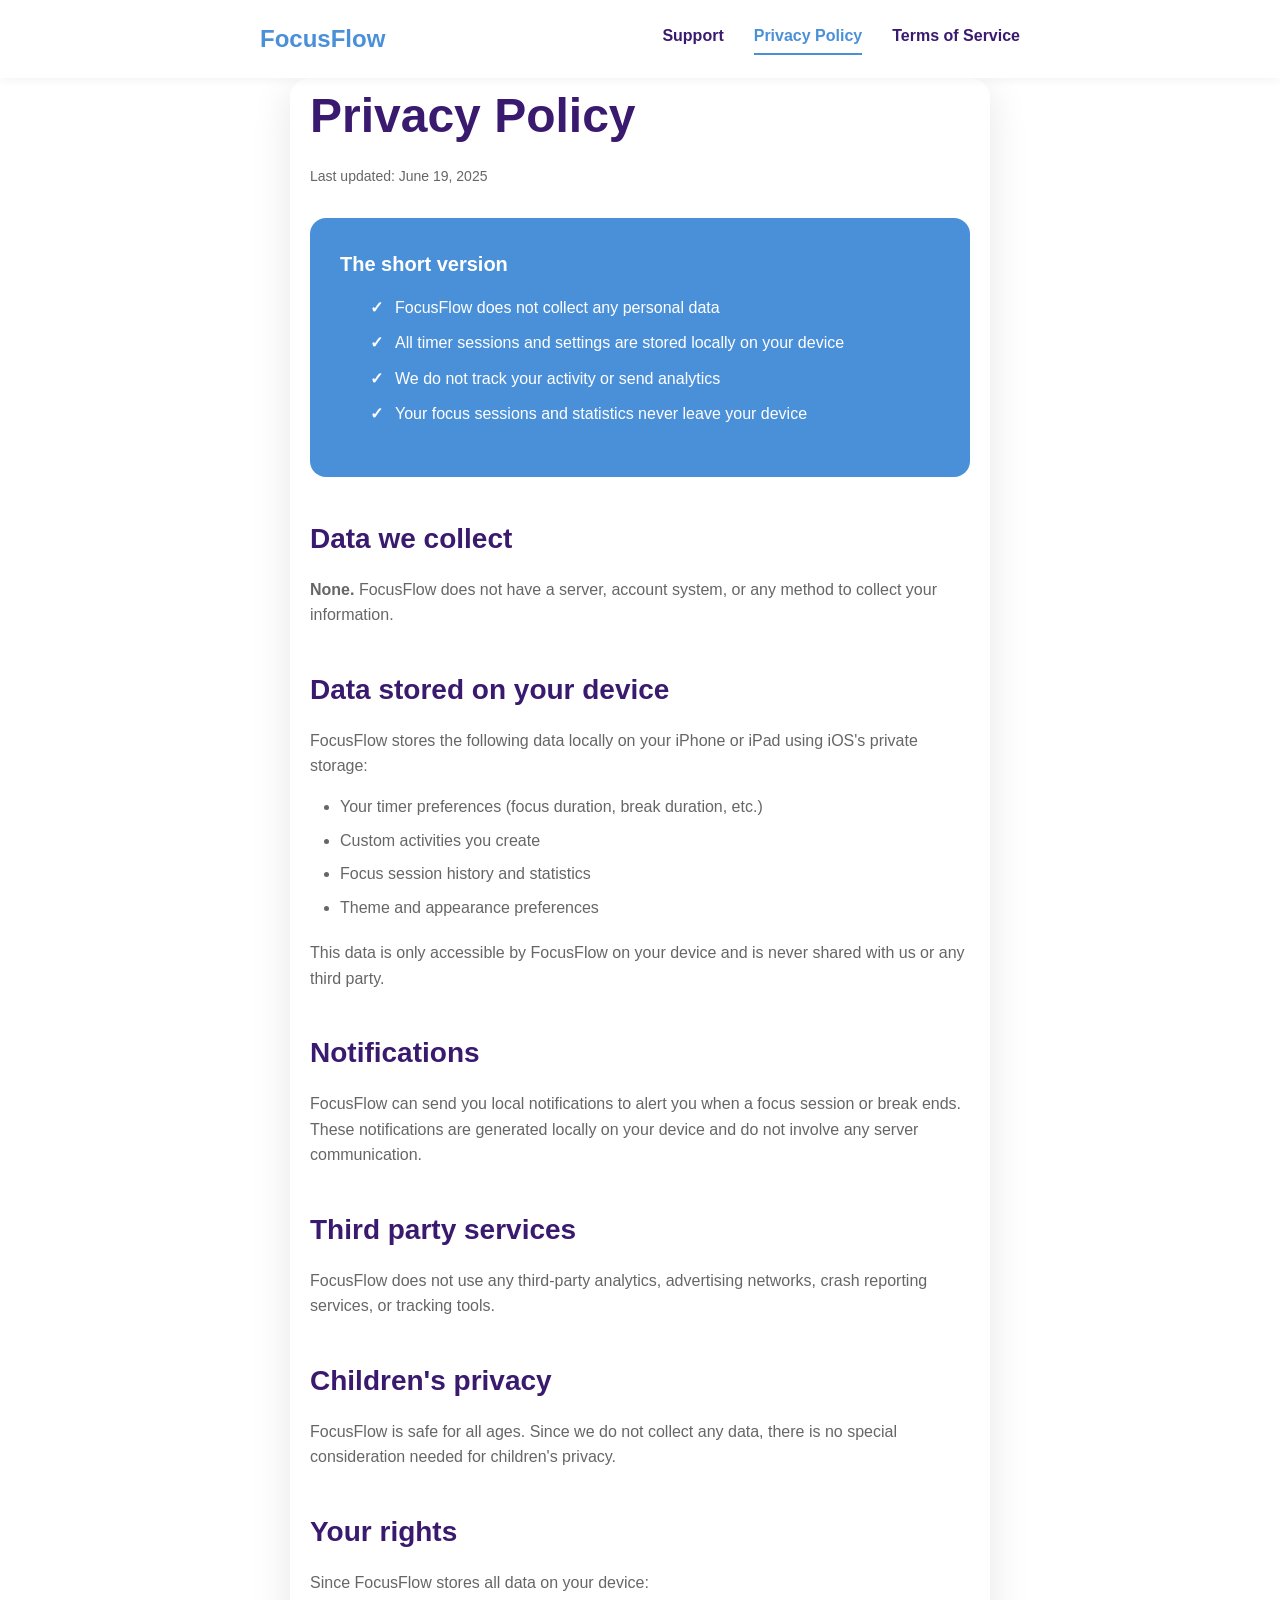
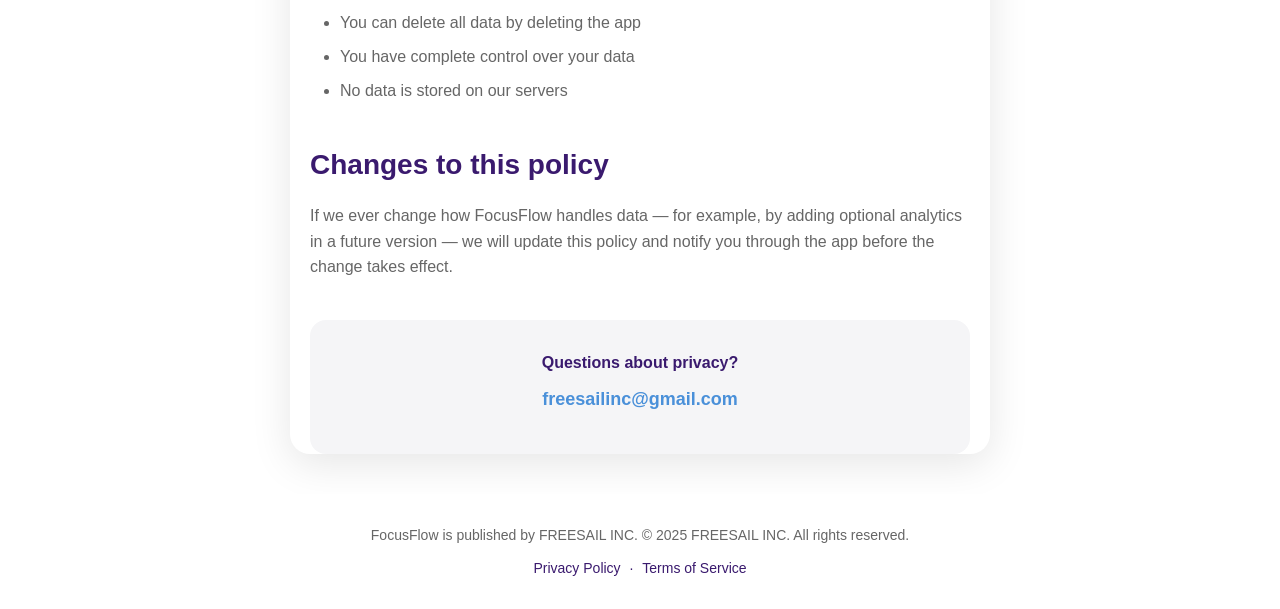
==== docs/privacy.html @ a46d9808 "web v1" ====
<!DOCTYPE html>
<html lang="en">
<head>
    <meta charset="UTF-8">
    <meta name="viewport" content="width=device-width, initial-scale=1.0">
    <title>Privacy Policy - FocusFlow</title>
    <link rel="stylesheet" href="style.css">
</head>
<body>
    <header>
        <div class="container">
            <div class="logo">FocusFlow</div>
            <nav>
                <a href="support.html">Support</a>
                <a href="privacy.html" class="active">Privacy Policy</a>
                <a href="terms.html">Terms of Service</a>
            </nav>
        </div>
    </header>

    <main class="container content">
        <h1>Privacy Policy</h1>
        <p class="last-updated">Last updated: June 19, 2025</p>

        <div class="highlight-box">
            <h3>The short version</h3>
            <ul>
                <li>FocusFlow does not collect any personal data</li>
                <li>All timer sessions and settings are stored locally on your device</li>
                <li>We do not track your activity or send analytics</li>
                <li>Your focus sessions and statistics never leave your device</li>
            </ul>
        </div>

        <h2>Data we collect</h2>
        <p><strong>None.</strong> FocusFlow does not have a server, account system, or any method to collect your information.</p>

        <h2>Data stored on your device</h2>
        <p>FocusFlow stores the following data locally on your iPhone or iPad using iOS's private storage:</p>
        <ul>
            <li>Your timer preferences (focus duration, break duration, etc.)</li>
            <li>Custom activities you create</li>
            <li>Focus session history and statistics</li>
            <li>Theme and appearance preferences</li>
        </ul>
        <p>This data is only accessible by FocusFlow on your device and is never shared with us or any third party.</p>

        <h2>Notifications</h2>
        <p>FocusFlow can send you local notifications to alert you when a focus session or break ends. These notifications are generated locally on your device and do not involve any server communication.</p>

        <h2>Third party services</h2>
        <p>FocusFlow does not use any third-party analytics, advertising networks, crash reporting services, or tracking tools.</p>

        <h2>Children's privacy</h2>
        <p>FocusFlow is safe for all ages. Since we do not collect any data, there is no special consideration needed for children's privacy.</p>

        <h2>Your rights</h2>
        <p>Since FocusFlow stores all data on your device:</p>
        <ul>
            <li>You can delete all data by deleting the app</li>
            <li>You have complete control over your data</li>
            <li>No data is stored on our servers</li>
        </ul>

        <h2>Changes to this policy</h2>
        <p>If we ever change how FocusFlow handles data — for example, by adding optional analytics in a future version — we will update this policy and notify you through the app before the change takes effect.</p>

        <div class="contact-box">
            <p><strong>Questions about privacy?</strong></p>
            <p><a href="mailto:freesailinc@gmail.com">freesailinc@gmail.com</a></p>
        </div>
    </main>

    <footer>
        <div class="container">
            <p>FocusFlow is published by FREESAIL INC. © 2025 FREESAIL INC. All rights reserved.</p>
            <div class="footer-links">
                <a href="privacy.html">Privacy Policy</a> ·
                <a href="terms.html">Terms of Service</a>
            </div>
        </div>
    </footer>
</body>
</html>
---- docs/style.css ----
/* FocusFlow Website Styles */

:root {
    /* FocusFlow brand colors */
    --purple-dark: #3A1A6E;
    --purple-light: #B8A4D4;
    --blush-1: #FFB4A2;
    --blush-2: #F49EB5;
    --blush-3: #B8A4D4;
    --accent: #4A90D9;
    --bg-light: #FAFAFA;
    --text-primary: #3A1A6E;
    --text-secondary: #666;
}

* {
    margin: 0;
    padding: 0;
    box-sizing: border-box;
}

body {
    font-family: -apple-system, BlinkMacSystemFont, 'Nunito', 'Segoe UI', Roboto, sans-serif;
    line-height: 1.6;
    color: var(--text-primary);
    background: #FFFFFF;
    min-height: 100vh;
}

.container {
    max-width: 800px;
    margin: 0 auto;
    padding: 0 20px;
}

/* Header */
header {
    background: rgba(255, 255, 255, 0.95);
    backdrop-filter: blur(10px);
    padding: 20px 0;
    position: sticky;
    top: 0;
    z-index: 100;
    box-shadow: 0 2px 10px rgba(0, 0, 0, 0.05);
}

header .container {
    display: flex;
    justify-content: space-between;
    align-items: center;
}

.logo {
    font-size: 24px;
    font-weight: 800;
    color: var(--accent);
}

nav {
    display: flex;
    gap: 30px;
}

nav a {
    color: var(--text-primary);
    text-decoration: none;
    font-weight: 600;
    transition: color 0.3s;
    padding-bottom: 5px;
    border-bottom: 2px solid transparent;
}

nav a:hover,
nav a.active {
    color: var(--accent);
    border-bottom-color: var(--accent);
}

/* Main Content */
main {
    background: white;
    margin: 40px auto;
    padding: 60px 40px;
    border-radius: 20px;
    box-shadow: 0 10px 40px rgba(0, 0, 0, 0.1);
}

main.content {
    max-width: 700px;
}

h1 {
    font-size: 48px;
    font-weight: 800;
    color: var(--purple-dark);
    margin-bottom: 10px;
}

h2 {
    font-size: 28px;
    font-weight: 700;
    color: var(--purple-dark);
    margin-top: 40px;
    margin-bottom: 15px;
}

h3 {
    font-size: 20px;
    font-weight: 700;
    color: var(--purple-dark);
    margin-bottom: 10px;
}

p {
    color: var(--text-secondary);
    margin-bottom: 15px;
}

.last-updated {
    color: var(--text-secondary);
    font-size: 14px;
    margin-bottom: 30px;
}

.subtitle {
    font-size: 18px;
    color: var(--text-secondary);
    margin-bottom: 40px;
}

/* Highlight Box */
.highlight-box {
    background: var(--accent);
    color: white;
    padding: 30px;
    border-radius: 16px;
    margin: 30px 0;
}

.highlight-box h3 {
    color: white;
    margin-bottom: 15px;
}

.highlight-box ul {
    list-style: none;
    padding: 0;
}

.highlight-box li {
    padding-left: 25px;
    margin-bottom: 10px;
    position: relative;
    color: white;
}

.highlight-box li:before {
    content: "✓";
    position: absolute;
    left: 0;
    font-weight: bold;
    color: white;
}

/* Lists */
ul {
    margin-left: 30px;
    margin-bottom: 20px;
    color: var(--text-secondary);
}

li {
    margin-bottom: 8px;
}

/* Links */
a {
    color: var(--accent);
    text-decoration: none;
    transition: opacity 0.3s;
}

a:hover {
    opacity: 0.8;
}

/* Contact Box */
.contact-box {
    background: #F5F5F7;
    padding: 30px;
    border-radius: 16px;
    margin: 40px 0;
    text-align: center;
}

.contact-box p {
    color: var(--text-primary);
    margin-bottom: 10px;
}

.contact-box a {
    font-size: 18px;
    font-weight: 600;
}

/* Support Card */
.support-card {
    background: var(--accent);
    color: white;
    padding: 40px;
    border-radius: 16px;
    text-align: center;
    margin: 40px 0;
}

.support-card .icon {
    font-size: 48px;
    margin-bottom: 20px;
}

.support-card h2 {
    color: white;
    margin-top: 0;
}

.support-card p {
    color: rgba(255, 255, 255, 0.9);
}

.button {
    display: inline-block;
    background: white;
    color: var(--accent);
    padding: 15px 30px;
    border-radius: 12px;
    font-weight: 700;
    margin-top: 20px;
    transition: transform 0.2s;
}

.button:hover {
    transform: translateY(-2px);
    opacity: 1;
}

/* FAQ Items */
.faq-item {
    margin-bottom: 15px;
}

.faq-question {
    display: flex;
    justify-content: space-between;
    align-items: center;
    cursor: pointer;
    padding: 20px;
    background: #F5F5F7;
    border-radius: 12px;
    transition: background 0.3s;
}

.faq-question:hover {
    background: #EBEBED;
}

.faq-question h3 {
    margin: 0;
    font-size: 18px;
    font-weight: 600;
    color: var(--text-primary);
}

.faq-arrow {
    font-size: 24px;
    color: var(--text-secondary);
    transition: transform 0.3s;
}

.faq-item.active .faq-arrow {
    transform: rotate(90deg);
}

.faq-answer {
    max-height: 0;
    overflow: hidden;
    transition: max-height 0.3s ease-out, padding 0.3s ease-out;
    padding: 0 20px;
}

.faq-item.active .faq-answer {
    max-height: 500px;
    padding: 20px;
}

.faq-answer p {
    margin: 0;
    color: var(--text-secondary);
}

.faq-answer ul {
    margin-top: 10px;
}

/* Hero Section */
.hero {
    text-align: center;
    padding: 60px 0;
}

.hero h1 {
    font-size: 56px;
    margin-bottom: 20px;
}

.hero p {
    font-size: 20px;
    color: var(--text-secondary);
}

/* Footer */
footer {
    background: rgba(255, 255, 255, 0.95);
    padding: 30px 0;
    text-align: center;
    margin-top: 40px;
}

footer p {
    color: var(--text-secondary);
    font-size: 14px;
    margin-bottom: 10px;
}

.footer-links {
    font-size: 14px;
}

.footer-links a {
    color: var(--text-primary);
    margin: 0 5px;
}

/* Mobile Responsive */
@media (max-width: 768px) {
    header .container {
        flex-direction: column;
        gap: 15px;
    }

    nav {
        gap: 20px;
    }

    main {
        padding: 40px 20px;
        margin: 20px auto;
    }

    h1 {
        font-size: 36px;
    }

    h2 {
        font-size: 24px;
    }

    .hero h1 {
        font-size: 42px;
    }

    .hero p {
        font-size: 18px;
    }
}
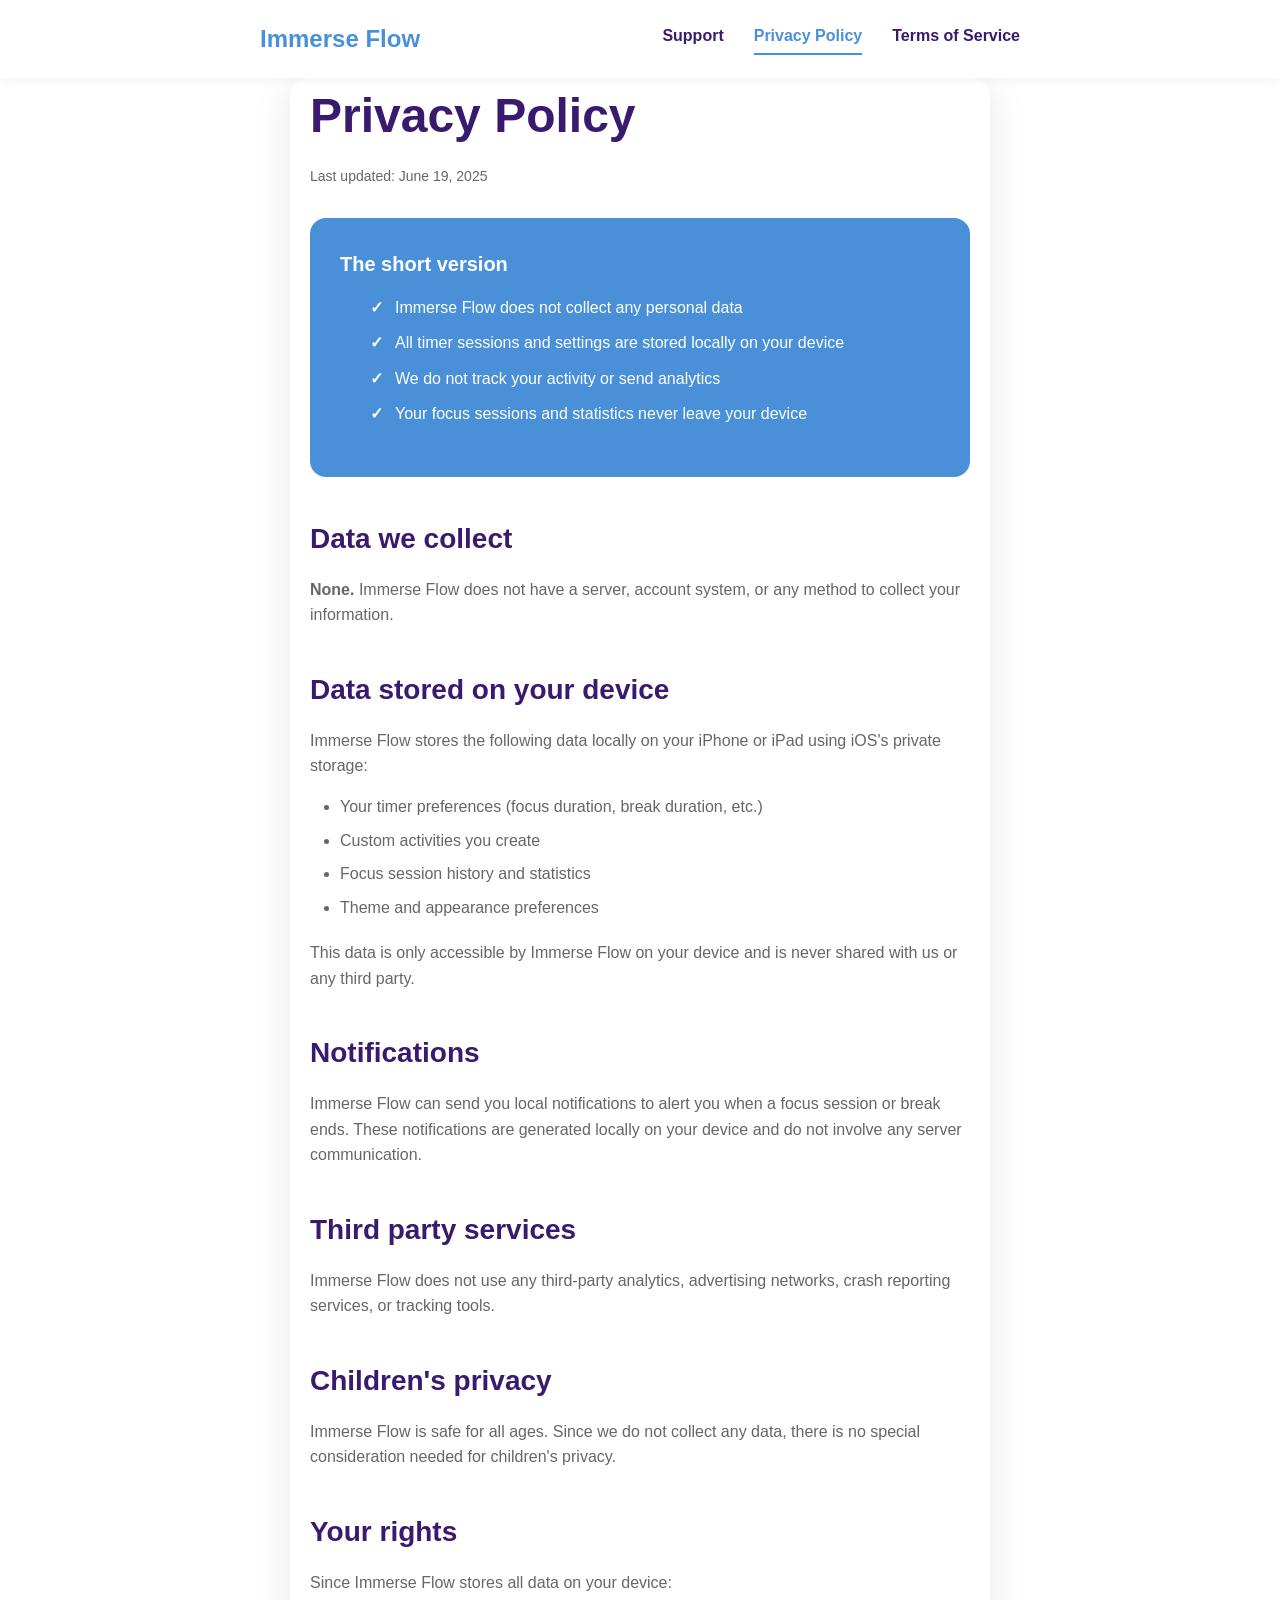
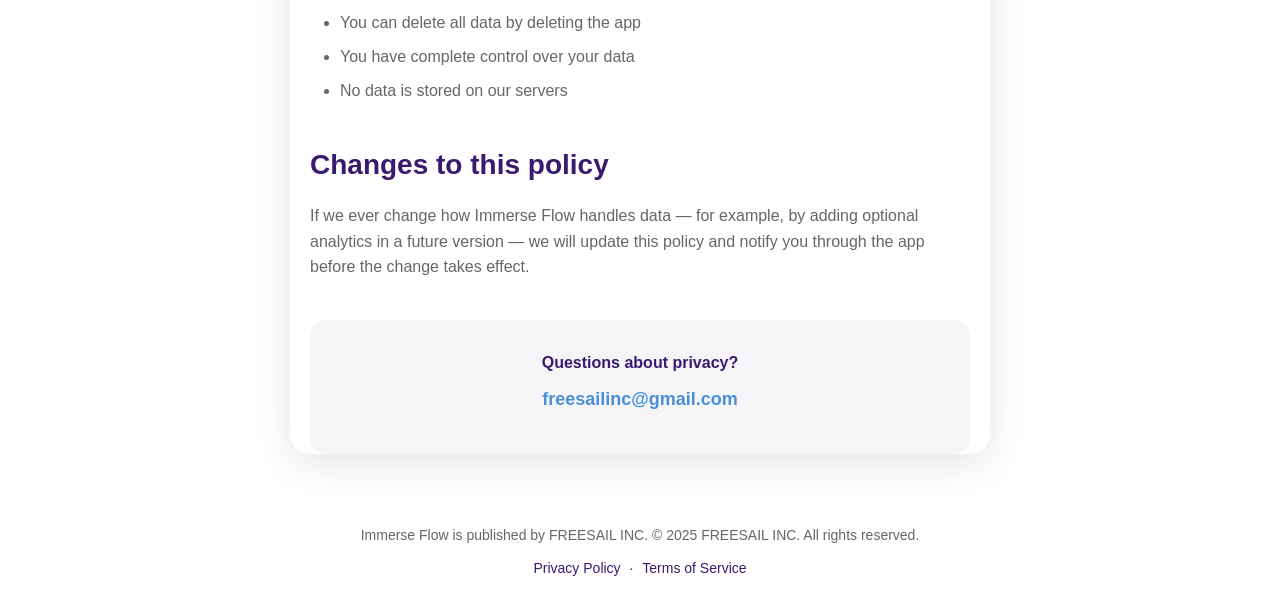
==== commit 9110394e: "update name" ====
--- a/docs/privacy.html
+++ b/docs/privacy.html
@@ -3,13 +3,13 @@
 <head>
     <meta charset="UTF-8">
     <meta name="viewport" content="width=device-width, initial-scale=1.0">
-    <title>Privacy Policy - FocusFlow</title>
+    <title>Privacy Policy - Immerse Flow</title>
     <link rel="stylesheet" href="style.css">
 </head>
 <body>
     <header>
         <div class="container">
-            <div class="logo">FocusFlow</div>
+            <div class="logo">Immerse Flow</div>
             <nav>
                 <a href="support.html">Support</a>
                 <a href="privacy.html" class="active">Privacy Policy</a>
@@ -25,7 +25,7 @@
         <div class="highlight-box">
             <h3>The short version</h3>
             <ul>
-                <li>FocusFlow does not collect any personal data</li>
+                <li>Immerse Flow does not collect any personal data</li>
                 <li>All timer sessions and settings are stored locally on your device</li>
                 <li>We do not track your activity or send analytics</li>
                 <li>Your focus sessions and statistics never leave your device</li>
@@ -33,29 +33,29 @@
         </div>
 
         <h2>Data we collect</h2>
-        <p><strong>None.</strong> FocusFlow does not have a server, account system, or any method to collect your information.</p>
+        <p><strong>None.</strong> Immerse Flow does not have a server, account system, or any method to collect your information.</p>
 
         <h2>Data stored on your device</h2>
-        <p>FocusFlow stores the following data locally on your iPhone or iPad using iOS's private storage:</p>
+        <p>Immerse Flow stores the following data locally on your iPhone or iPad using iOS's private storage:</p>
         <ul>
             <li>Your timer preferences (focus duration, break duration, etc.)</li>
             <li>Custom activities you create</li>
             <li>Focus session history and statistics</li>
             <li>Theme and appearance preferences</li>
         </ul>
-        <p>This data is only accessible by FocusFlow on your device and is never shared with us or any third party.</p>
+        <p>This data is only accessible by Immerse Flow on your device and is never shared with us or any third party.</p>
 
         <h2>Notifications</h2>
-        <p>FocusFlow can send you local notifications to alert you when a focus session or break ends. These notifications are generated locally on your device and do not involve any server communication.</p>
+        <p>Immerse Flow can send you local notifications to alert you when a focus session or break ends. These notifications are generated locally on your device and do not involve any server communication.</p>
 
         <h2>Third party services</h2>
-        <p>FocusFlow does not use any third-party analytics, advertising networks, crash reporting services, or tracking tools.</p>
+        <p>Immerse Flow does not use any third-party analytics, advertising networks, crash reporting services, or tracking tools.</p>
 
         <h2>Children's privacy</h2>
-        <p>FocusFlow is safe for all ages. Since we do not collect any data, there is no special consideration needed for children's privacy.</p>
+        <p>Immerse Flow is safe for all ages. Since we do not collect any data, there is no special consideration needed for children's privacy.</p>
 
         <h2>Your rights</h2>
-        <p>Since FocusFlow stores all data on your device:</p>
+        <p>Since Immerse Flow stores all data on your device:</p>
         <ul>
             <li>You can delete all data by deleting the app</li>
             <li>You have complete control over your data</li>
@@ -63,7 +63,7 @@
         </ul>
 
         <h2>Changes to this policy</h2>
-        <p>If we ever change how FocusFlow handles data — for example, by adding optional analytics in a future version — we will update this policy and notify you through the app before the change takes effect.</p>
+        <p>If we ever change how Immerse Flow handles data — for example, by adding optional analytics in a future version — we will update this policy and notify you through the app before the change takes effect.</p>
 
         <div class="contact-box">
             <p><strong>Questions about privacy?</strong></p>
@@ -73,7 +73,7 @@
 
     <footer>
         <div class="container">
-            <p>FocusFlow is published by FREESAIL INC. © 2025 FREESAIL INC. All rights reserved.</p>
+            <p>Immerse Flow is published by FREESAIL INC. © 2025 FREESAIL INC. All rights reserved.</p>
             <div class="footer-links">
                 <a href="privacy.html">Privacy Policy</a> ·
                 <a href="terms.html">Terms of Service</a>
--- a/docs/style.css
+++ b/docs/style.css
@@ -1,7 +1,7 @@
-/* FocusFlow Website Styles */
+/* Immerse Flow Website Styles */
 
 :root {
-    /* FocusFlow brand colors */
+    /* Immerse Flow brand colors */
     --purple-dark: #3A1A6E;
     --purple-light: #B8A4D4;
     --blush-1: #FFB4A2;
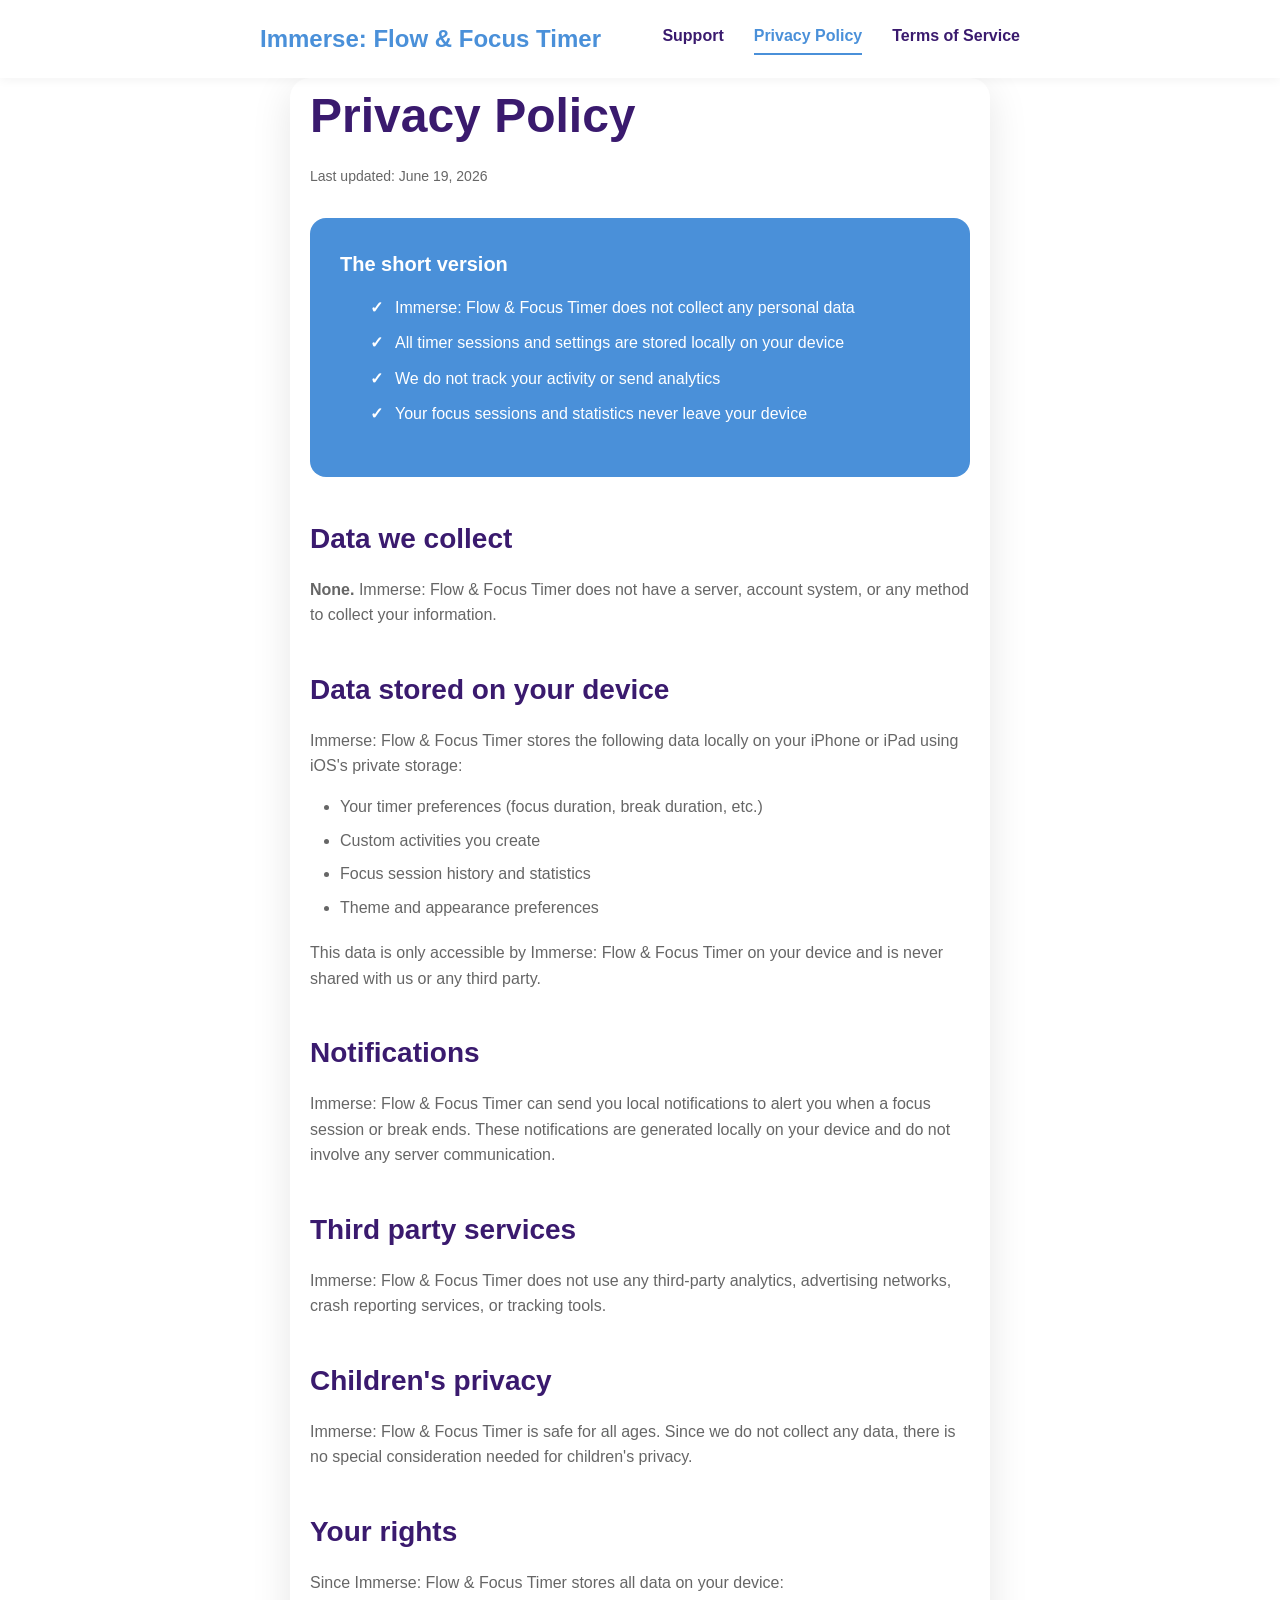
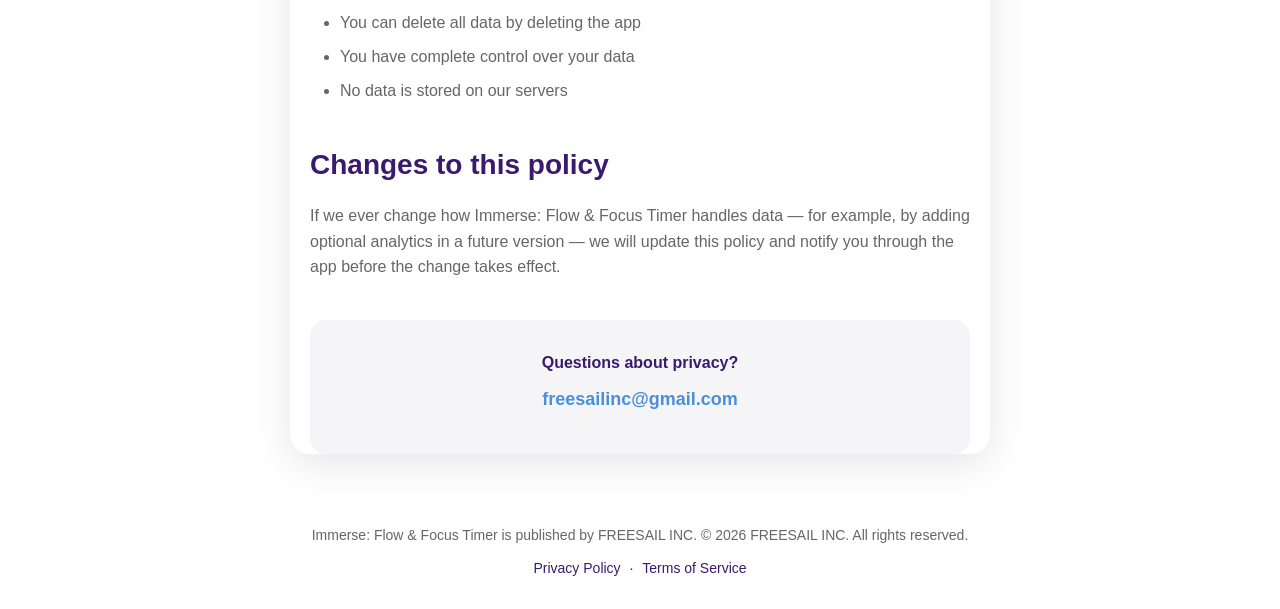
==== commit bcff02a2: "2026 fixed" ====
--- a/docs/privacy.html
+++ b/docs/privacy.html
@@ -3,13 +3,13 @@
 <head>
     <meta charset="UTF-8">
     <meta name="viewport" content="width=device-width, initial-scale=1.0">
-    <title>Privacy Policy - Immerse Flow</title>
+    <title>Privacy Policy - Immerse: Flow &amp; Focus Timer</title>
     <link rel="stylesheet" href="style.css">
 </head>
 <body>
     <header>
         <div class="container">
-            <div class="logo">Immerse Flow</div>
+            <a href="index.html" class="logo">Immerse: Flow &amp; Focus Timer</a>
             <nav>
                 <a href="support.html">Support</a>
                 <a href="privacy.html" class="active">Privacy Policy</a>
@@ -20,12 +20,12 @@
 
     <main class="container content">
         <h1>Privacy Policy</h1>
-        <p class="last-updated">Last updated: June 19, 2025</p>
+        <p class="last-updated">Last updated: June 19, 2026</p>
 
         <div class="highlight-box">
             <h3>The short version</h3>
             <ul>
-                <li>Immerse Flow does not collect any personal data</li>
+                <li>Immerse: Flow &amp; Focus Timer does not collect any personal data</li>
                 <li>All timer sessions and settings are stored locally on your device</li>
                 <li>We do not track your activity or send analytics</li>
                 <li>Your focus sessions and statistics never leave your device</li>
@@ -33,29 +33,29 @@
         </div>
 
         <h2>Data we collect</h2>
-        <p><strong>None.</strong> Immerse Flow does not have a server, account system, or any method to collect your information.</p>
+        <p><strong>None.</strong> Immerse: Flow &amp; Focus Timer does not have a server, account system, or any method to collect your information.</p>
 
         <h2>Data stored on your device</h2>
-        <p>Immerse Flow stores the following data locally on your iPhone or iPad using iOS's private storage:</p>
+        <p>Immerse: Flow &amp; Focus Timer stores the following data locally on your iPhone or iPad using iOS's private storage:</p>
         <ul>
             <li>Your timer preferences (focus duration, break duration, etc.)</li>
             <li>Custom activities you create</li>
             <li>Focus session history and statistics</li>
             <li>Theme and appearance preferences</li>
         </ul>
-        <p>This data is only accessible by Immerse Flow on your device and is never shared with us or any third party.</p>
+        <p>This data is only accessible by Immerse: Flow &amp; Focus Timer on your device and is never shared with us or any third party.</p>
 
         <h2>Notifications</h2>
-        <p>Immerse Flow can send you local notifications to alert you when a focus session or break ends. These notifications are generated locally on your device and do not involve any server communication.</p>
+        <p>Immerse: Flow &amp; Focus Timer can send you local notifications to alert you when a focus session or break ends. These notifications are generated locally on your device and do not involve any server communication.</p>
 
         <h2>Third party services</h2>
-        <p>Immerse Flow does not use any third-party analytics, advertising networks, crash reporting services, or tracking tools.</p>
+        <p>Immerse: Flow &amp; Focus Timer does not use any third-party analytics, advertising networks, crash reporting services, or tracking tools.</p>
 
         <h2>Children's privacy</h2>
-        <p>Immerse Flow is safe for all ages. Since we do not collect any data, there is no special consideration needed for children's privacy.</p>
+        <p>Immerse: Flow &amp; Focus Timer is safe for all ages. Since we do not collect any data, there is no special consideration needed for children's privacy.</p>
 
         <h2>Your rights</h2>
-        <p>Since Immerse Flow stores all data on your device:</p>
+        <p>Since Immerse: Flow &amp; Focus Timer stores all data on your device:</p>
         <ul>
             <li>You can delete all data by deleting the app</li>
             <li>You have complete control over your data</li>
@@ -63,7 +63,7 @@
         </ul>
 
         <h2>Changes to this policy</h2>
-        <p>If we ever change how Immerse Flow handles data — for example, by adding optional analytics in a future version — we will update this policy and notify you through the app before the change takes effect.</p>
+        <p>If we ever change how Immerse: Flow &amp; Focus Timer handles data — for example, by adding optional analytics in a future version — we will update this policy and notify you through the app before the change takes effect.</p>
 
         <div class="contact-box">
             <p><strong>Questions about privacy?</strong></p>
@@ -73,7 +73,7 @@
 
     <footer>
         <div class="container">
-            <p>Immerse Flow is published by FREESAIL INC. © 2025 FREESAIL INC. All rights reserved.</p>
+            <p>Immerse: Flow &amp; Focus Timer is published by FREESAIL INC. © 2026 FREESAIL INC. All rights reserved.</p>
             <div class="footer-links">
                 <a href="privacy.html">Privacy Policy</a> ·
                 <a href="terms.html">Terms of Service</a>
--- a/docs/style.css
+++ b/docs/style.css
@@ -54,6 +54,13 @@
     font-size: 24px;
     font-weight: 800;
     color: var(--accent);
+    text-decoration: none;
+    cursor: pointer;
+    transition: opacity 0.3s;
+}
+
+.logo:hover {
+    opacity: 0.8;
 }
 
 nav {
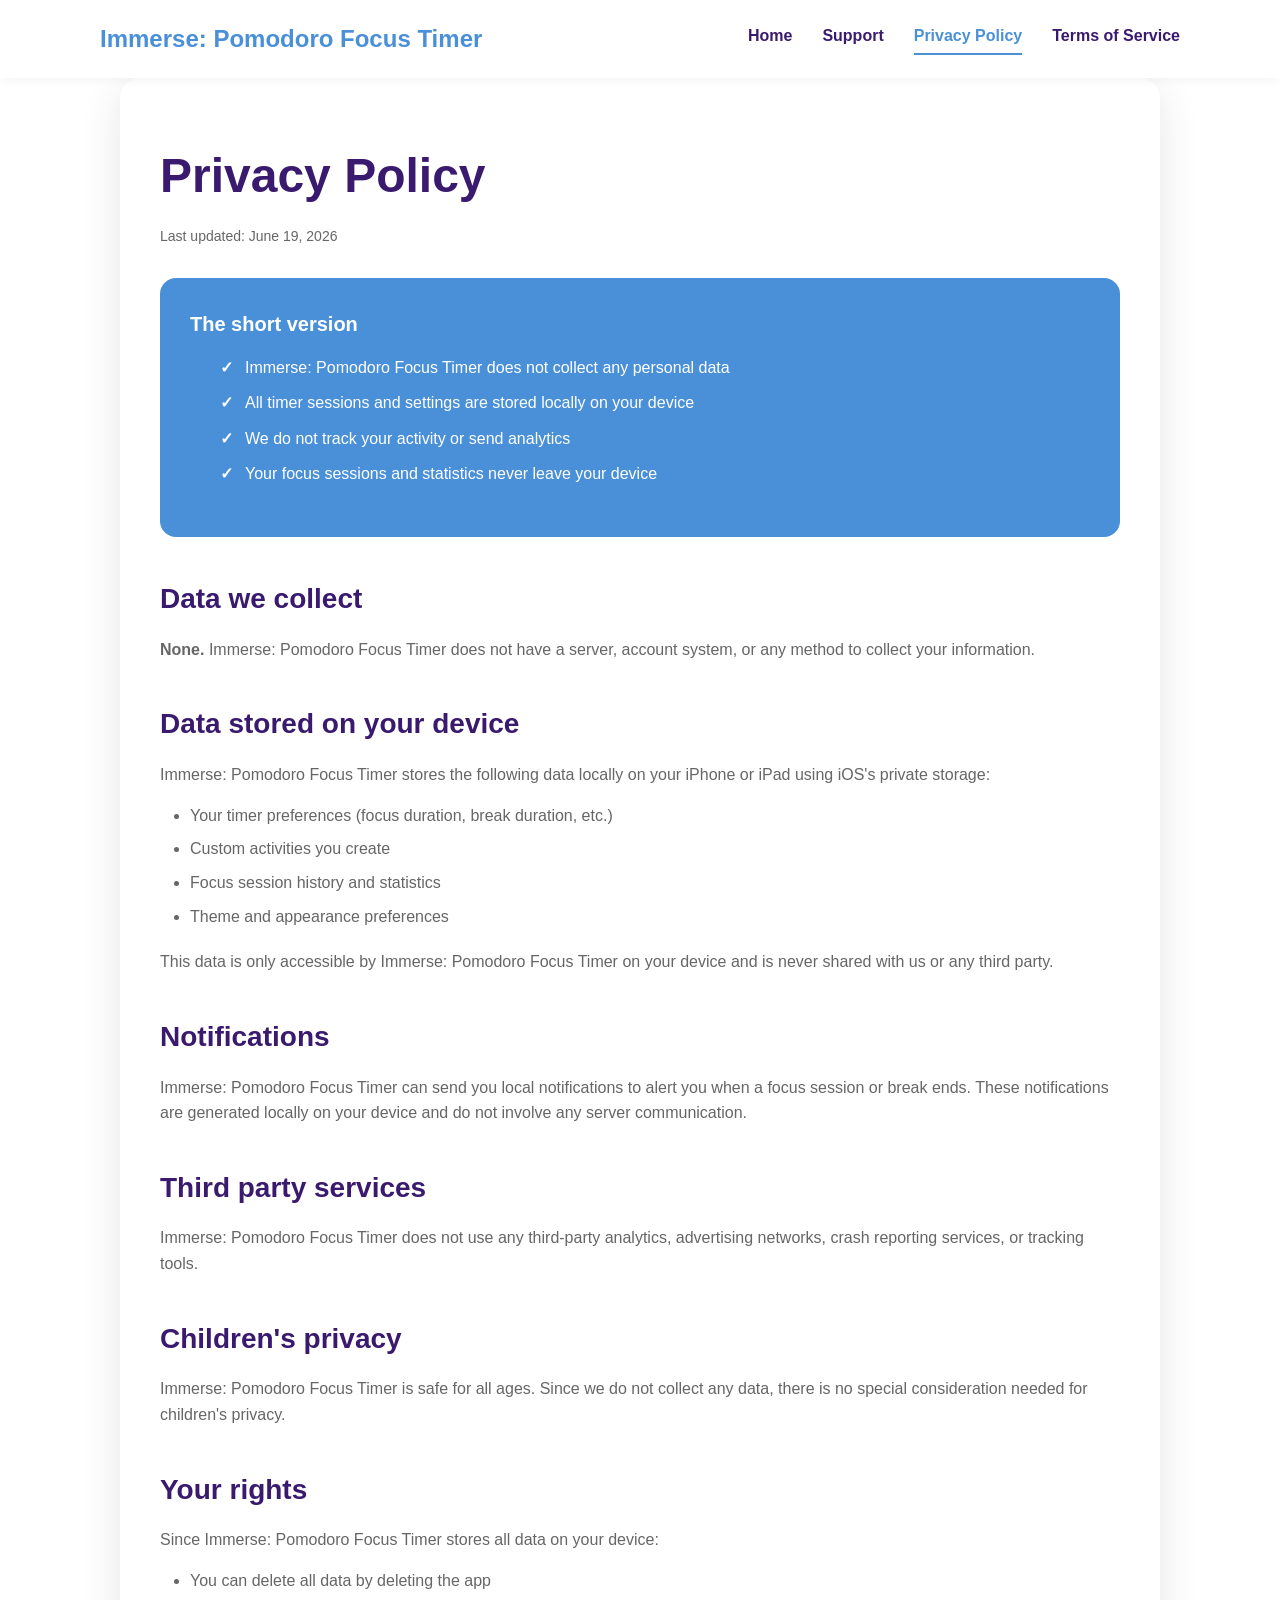
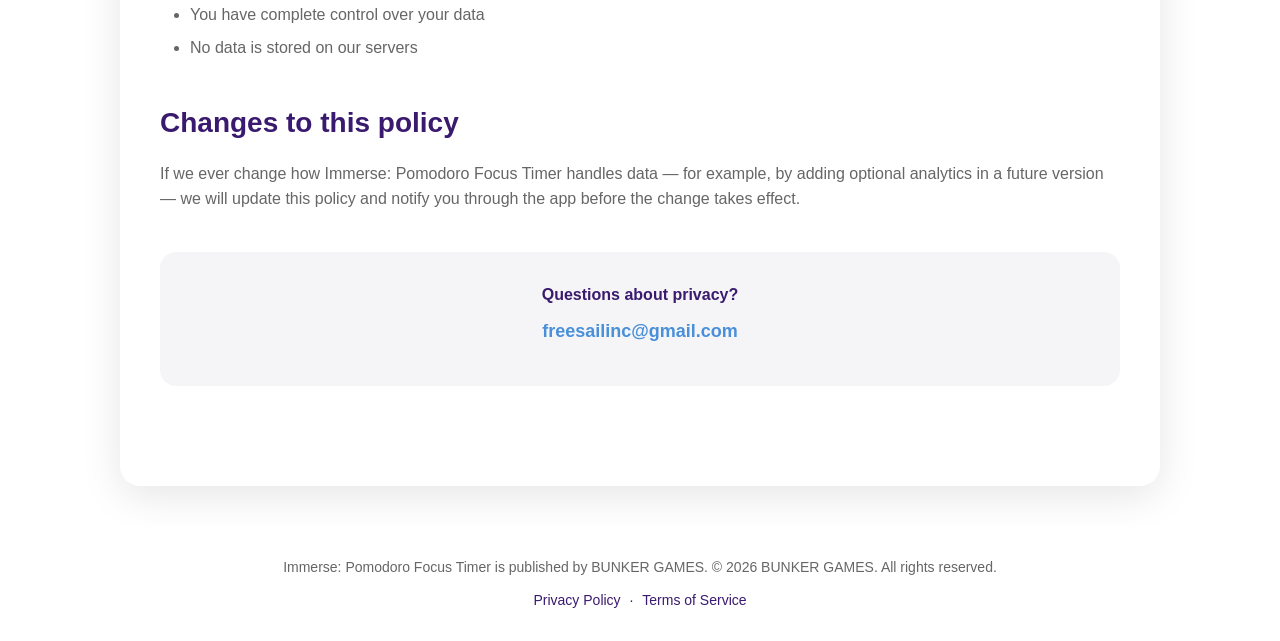
==== commit 8068cd97: "Upd main page" ====
--- a/docs/privacy.html
+++ b/docs/privacy.html
@@ -3,14 +3,15 @@
 <head>
     <meta charset="UTF-8">
     <meta name="viewport" content="width=device-width, initial-scale=1.0">
-    <title>Privacy Policy - Immerse: Flow &amp; Focus Timer</title>
+    <title>Privacy Policy - Immerse: Pomodoro Focus Timer</title>
     <link rel="stylesheet" href="style.css">
 </head>
 <body>
     <header>
         <div class="container">
-            <a href="index.html" class="logo">Immerse: Flow &amp; Focus Timer</a>
+            <a href="index.html" class="logo">Immerse: Pomodoro Focus Timer</a>
             <nav>
+                <a href="index.html">Home</a>
                 <a href="support.html">Support</a>
                 <a href="privacy.html" class="active">Privacy Policy</a>
                 <a href="terms.html">Terms of Service</a>
@@ -25,7 +26,7 @@
         <div class="highlight-box">
             <h3>The short version</h3>
             <ul>
-                <li>Immerse: Flow &amp; Focus Timer does not collect any personal data</li>
+                <li>Immerse: Pomodoro Focus Timer does not collect any personal data</li>
                 <li>All timer sessions and settings are stored locally on your device</li>
                 <li>We do not track your activity or send analytics</li>
                 <li>Your focus sessions and statistics never leave your device</li>
@@ -33,29 +34,29 @@
         </div>
 
         <h2>Data we collect</h2>
-        <p><strong>None.</strong> Immerse: Flow &amp; Focus Timer does not have a server, account system, or any method to collect your information.</p>
+        <p><strong>None.</strong> Immerse: Pomodoro Focus Timer does not have a server, account system, or any method to collect your information.</p>
 
         <h2>Data stored on your device</h2>
-        <p>Immerse: Flow &amp; Focus Timer stores the following data locally on your iPhone or iPad using iOS's private storage:</p>
+        <p>Immerse: Pomodoro Focus Timer stores the following data locally on your iPhone or iPad using iOS's private storage:</p>
         <ul>
             <li>Your timer preferences (focus duration, break duration, etc.)</li>
             <li>Custom activities you create</li>
             <li>Focus session history and statistics</li>
             <li>Theme and appearance preferences</li>
         </ul>
-        <p>This data is only accessible by Immerse: Flow &amp; Focus Timer on your device and is never shared with us or any third party.</p>
+        <p>This data is only accessible by Immerse: Pomodoro Focus Timer on your device and is never shared with us or any third party.</p>
 
         <h2>Notifications</h2>
-        <p>Immerse: Flow &amp; Focus Timer can send you local notifications to alert you when a focus session or break ends. These notifications are generated locally on your device and do not involve any server communication.</p>
+        <p>Immerse: Pomodoro Focus Timer can send you local notifications to alert you when a focus session or break ends. These notifications are generated locally on your device and do not involve any server communication.</p>
 
         <h2>Third party services</h2>
-        <p>Immerse: Flow &amp; Focus Timer does not use any third-party analytics, advertising networks, crash reporting services, or tracking tools.</p>
+        <p>Immerse: Pomodoro Focus Timer does not use any third-party analytics, advertising networks, crash reporting services, or tracking tools.</p>
 
         <h2>Children's privacy</h2>
-        <p>Immerse: Flow &amp; Focus Timer is safe for all ages. Since we do not collect any data, there is no special consideration needed for children's privacy.</p>
+        <p>Immerse: Pomodoro Focus Timer is safe for all ages. Since we do not collect any data, there is no special consideration needed for children's privacy.</p>
 
         <h2>Your rights</h2>
-        <p>Since Immerse: Flow &amp; Focus Timer stores all data on your device:</p>
+        <p>Since Immerse: Pomodoro Focus Timer stores all data on your device:</p>
         <ul>
             <li>You can delete all data by deleting the app</li>
             <li>You have complete control over your data</li>
@@ -63,7 +64,7 @@
         </ul>
 
         <h2>Changes to this policy</h2>
-        <p>If we ever change how Immerse: Flow &amp; Focus Timer handles data — for example, by adding optional analytics in a future version — we will update this policy and notify you through the app before the change takes effect.</p>
+        <p>If we ever change how Immerse: Pomodoro Focus Timer handles data — for example, by adding optional analytics in a future version — we will update this policy and notify you through the app before the change takes effect.</p>
 
         <div class="contact-box">
             <p><strong>Questions about privacy?</strong></p>
@@ -73,7 +74,7 @@
 
     <footer>
         <div class="container">
-            <p>Immerse: Flow &amp; Focus Timer is published by FREESAIL INC. © 2026 FREESAIL INC. All rights reserved.</p>
+            <p>Immerse: Pomodoro Focus Timer is published by BUNKER GAMES. © 2026 BUNKER GAMES. All rights reserved.</p>
             <div class="footer-links">
                 <a href="privacy.html">Privacy Policy</a> ·
                 <a href="terms.html">Terms of Service</a>
--- a/docs/style.css
+++ b/docs/style.css
@@ -1,7 +1,7 @@
-/* Immerse Flow Website Styles */
+/* Immerse: Pomodoro Focus Timer Website Styles */
 
 :root {
-    /* Immerse Flow brand colors */
+    /* Immerse: Pomodoro Focus Timer brand colors */
     --purple-dark: #3A1A6E;
     --purple-light: #B8A4D4;
     --blush-1: #FFB4A2;
@@ -28,7 +28,7 @@
 }
 
 .container {
-    max-width: 800px;
+    max-width: 1120px;
     margin: 0 auto;
     padding: 0 20px;
 }
@@ -92,8 +92,12 @@
     box-shadow: 0 10px 40px rgba(0, 0, 0, 0.1);
 }
 
+main.container {
+    padding: 60px 40px;
+}
+
 main.content {
-    max-width: 700px;
+    max-width: 1040px;
 }
 
 h1 {
@@ -309,19 +313,234 @@
 }
 
 /* Hero Section */
+.home-main {
+    margin: 24px 0 40px;
+    padding: 0;
+    border-radius: 0;
+    box-shadow: none;
+    overflow: hidden;
+}
+
 .hero {
     text-align: center;
-    padding: 60px 0;
+    padding: 42px 0 34px;
 }
 
 .hero h1 {
     font-size: 56px;
-    margin-bottom: 20px;
-}
-
-.hero p {
+    margin-bottom: 0;
+    text-align: left;
+}
+
+.hero-description {
     font-size: 20px;
     color: var(--text-secondary);
+    margin-top: 20px;
+    margin-left: 156px;
+    max-width: 780px;
+    text-align: left;
+}
+
+.hero-content {
+    max-width: 1120px;
+}
+
+.hero-title {
+    display: flex;
+    align-items: center;
+    justify-content: flex-start;
+    gap: 24px;
+}
+
+.hero-heading {
+    min-width: 0;
+}
+
+.hero-subtitle {
+    font-size: 28px;
+    font-weight: 700;
+    color: var(--purple-dark);
+    margin-top: 6px;
+    margin-bottom: 0;
+    text-align: left;
+}
+
+.hero-title img {
+    flex: 0 0 132px;
+    width: 132px;
+    height: 132px;
+    border-radius: 30px;
+    box-shadow: 0 12px 30px rgba(58, 26, 110, 0.16);
+}
+
+.screenshots-section {
+    padding: 56px 0 70px;
+}
+
+.screenshots-carousel {
+    position: relative;
+}
+
+.screenshots-grid {
+    display: flex;
+    gap: 16px;
+    overflow-x: auto;
+    scroll-snap-type: x mandatory;
+    padding: 8px 4px 14px;
+    -webkit-overflow-scrolling: touch;
+    cursor: grab;
+    user-select: none;
+    touch-action: pan-y;
+}
+
+.screenshots-grid.dragging {
+    cursor: grabbing;
+    scroll-snap-type: none;
+}
+
+.screenshots-grid img {
+    flex: 0 0 220px;
+    display: block;
+    width: 220px;
+    border-radius: 22px;
+    box-shadow: 0 12px 34px rgba(58, 26, 110, 0.14);
+    scroll-snap-align: start;
+}
+
+.carousel-button {
+    position: absolute;
+    top: 50%;
+    z-index: 2;
+    width: 42px;
+    height: 42px;
+    appearance: none;
+    border: 0;
+    border-radius: 50%;
+    background: white;
+    color: var(--purple-dark);
+    box-shadow: 0 8px 24px rgba(58, 26, 110, 0.18);
+    cursor: pointer;
+    transform: translateY(-50%);
+    transition: transform 0.2s, opacity 0.2s;
+}
+
+.carousel-button::before {
+    content: "";
+    position: absolute;
+    top: 50%;
+    left: 50%;
+    width: 11px;
+    height: 11px;
+    border-top: 3px solid currentColor;
+    border-right: 3px solid currentColor;
+}
+
+.carousel-button-prev::before {
+    transform: translate(-35%, -50%) rotate(-135deg);
+}
+
+.carousel-button-next::before {
+    transform: translate(-65%, -50%) rotate(45deg);
+}
+
+.carousel-button:hover {
+    opacity: 1;
+    transform: translateY(-50%) scale(1.05);
+}
+
+.carousel-button-prev {
+    left: -12px;
+}
+
+.carousel-button-next {
+    right: -12px;
+}
+
+.content-section,
+.faq-section {
+    padding: 70px 0;
+}
+
+.content-section h2,
+.faq-section h2 {
+    margin-top: 0;
+    margin-bottom: 28px;
+    text-align: center;
+}
+
+.feature-grid,
+.audience-grid {
+    display: grid;
+    gap: 18px;
+}
+
+.feature-grid {
+    grid-template-columns: repeat(4, minmax(0, 1fr));
+}
+
+.audience-grid {
+    grid-template-columns: repeat(5, minmax(0, 1fr));
+}
+
+.feature-card {
+    background: #F5F5F7;
+    padding: 24px;
+    border-radius: 8px;
+}
+
+.feature-card h3 {
+    margin-bottom: 12px;
+}
+
+.feature-card p {
+    margin-bottom: 0;
+}
+
+.download-section {
+    background: #F5F5F7;
+}
+
+.app-download {
+    display: grid;
+    grid-template-columns: minmax(0, 1fr) 220px;
+    gap: 40px;
+    align-items: center;
+    padding-top: 45px;
+    padding-bottom: 45px;
+    text-align: left;
+}
+
+.app-download h2 {
+    margin-top: 0;
+    margin-bottom: 10px;
+}
+
+.app-download p {
+    margin-bottom: 0;
+}
+
+.app-store-button {
+    background: var(--accent);
+    color: white;
+}
+
+.qr-link {
+    display: block;
+    padding: 12px;
+    background: white;
+    border-radius: 16px;
+    box-shadow: 0 8px 24px rgba(58, 26, 110, 0.12);
+}
+
+.qr-link img {
+    display: block;
+    width: 100%;
+    height: auto;
+    border-radius: 8px;
+}
+
+.faq-section .container {
+    max-width: 960px;
 }
 
 /* Footer */
@@ -363,6 +582,10 @@
         margin: 20px auto;
     }
 
+    main.container {
+        padding: 40px 20px;
+    }
+
     h1 {
         font-size: 36px;
     }
@@ -373,9 +596,73 @@
 
     .hero h1 {
         font-size: 42px;
-    }
-
-    .hero p {
+        text-align: center;
+    }
+
+    .hero-description {
         font-size: 18px;
-    }
-}
+        margin-left: 0;
+        text-align: center;
+    }
+
+    .hero-subtitle {
+        font-size: 24px;
+        text-align: center;
+    }
+
+    .hero {
+        padding: 38px 0 30px;
+    }
+
+    .hero-title {
+        flex-direction: column;
+        gap: 18px;
+    }
+
+    .hero-title img {
+        flex-basis: 84px;
+        width: 84px;
+        height: 84px;
+        border-radius: 18px;
+    }
+
+    .screenshots-section,
+    .content-section,
+    .faq-section {
+        padding: 45px 0;
+    }
+
+    .screenshots-grid img {
+        flex-basis: min(210px, 72vw);
+        width: min(210px, 72vw);
+    }
+
+    .carousel-button {
+        width: 38px;
+        height: 38px;
+        font-size: 28px;
+    }
+
+    .carousel-button-prev {
+        left: 6px;
+    }
+
+    .carousel-button-next {
+        right: 6px;
+    }
+
+    .feature-grid,
+    .audience-grid {
+        grid-template-columns: 1fr;
+    }
+
+    .app-download {
+        grid-template-columns: 1fr;
+        justify-items: center;
+        text-align: center;
+    }
+
+    .qr-link {
+        width: min(180px, 100%);
+    }
+}
